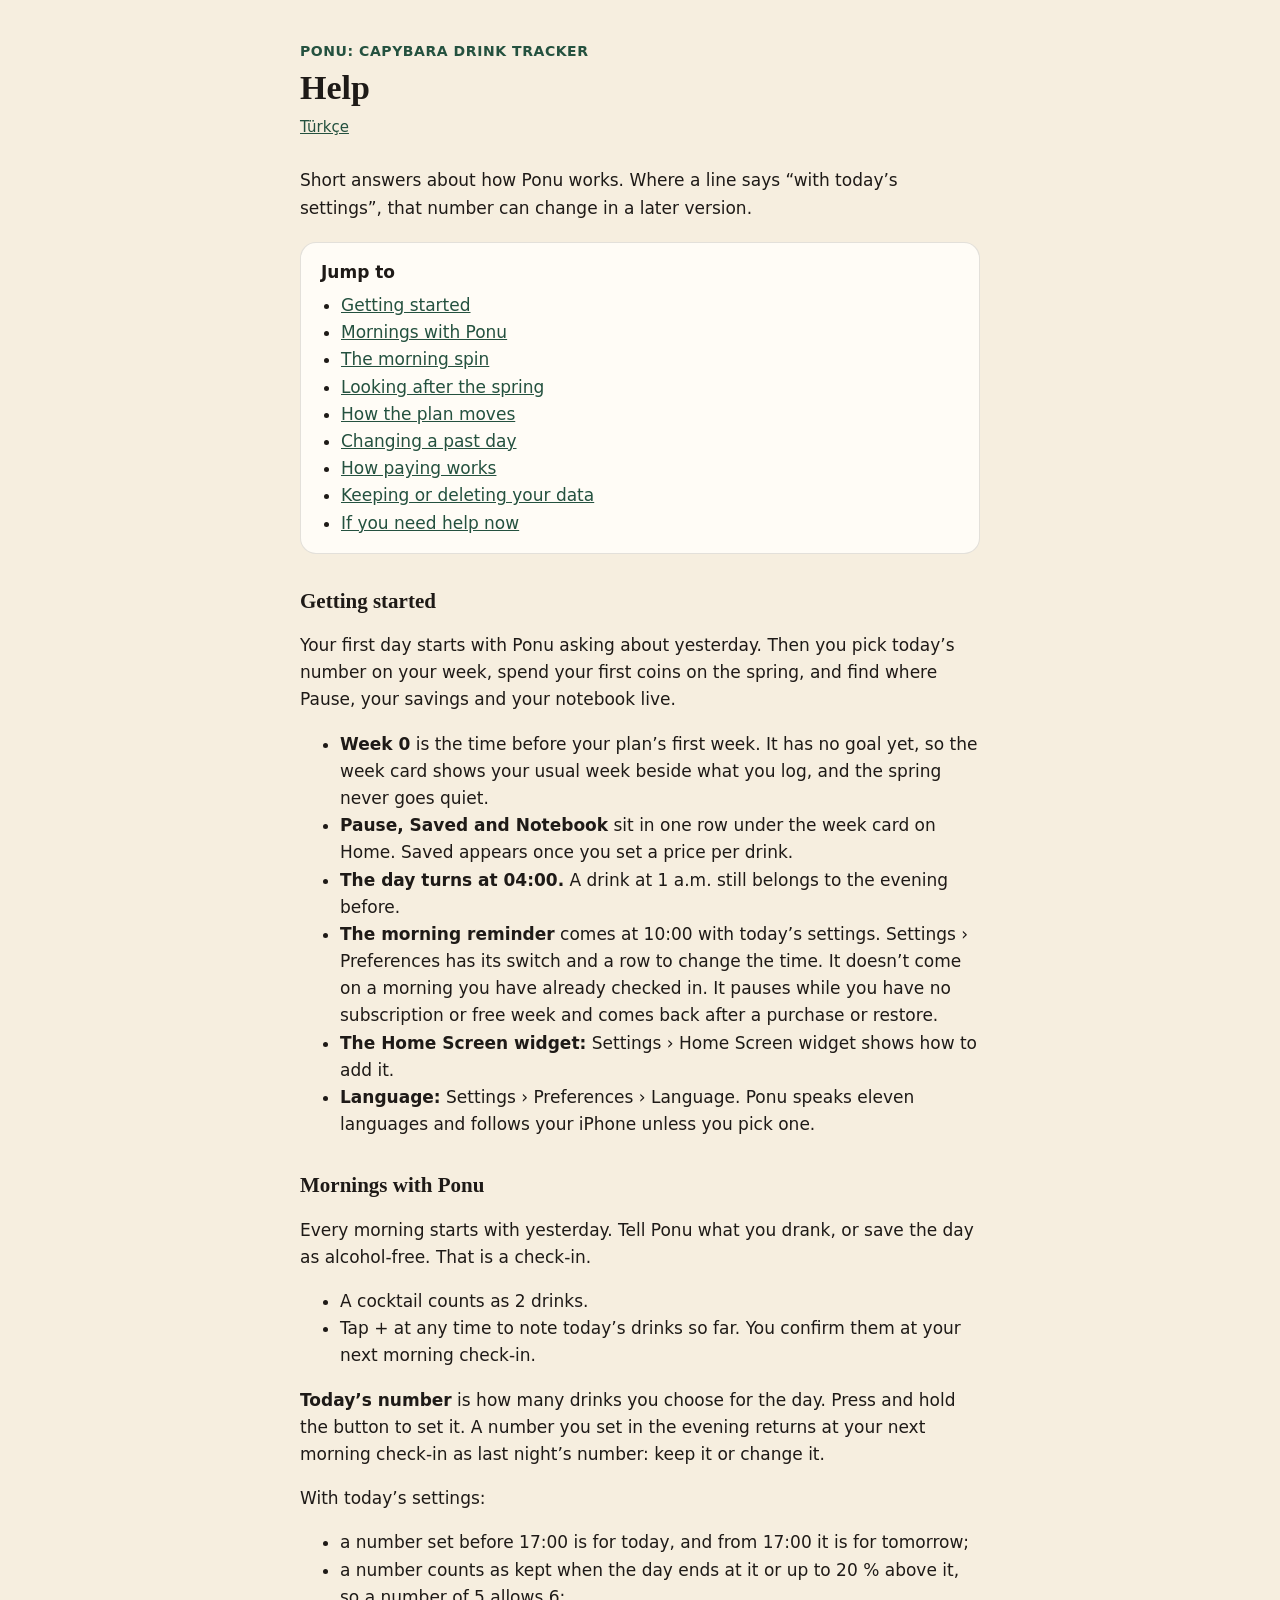
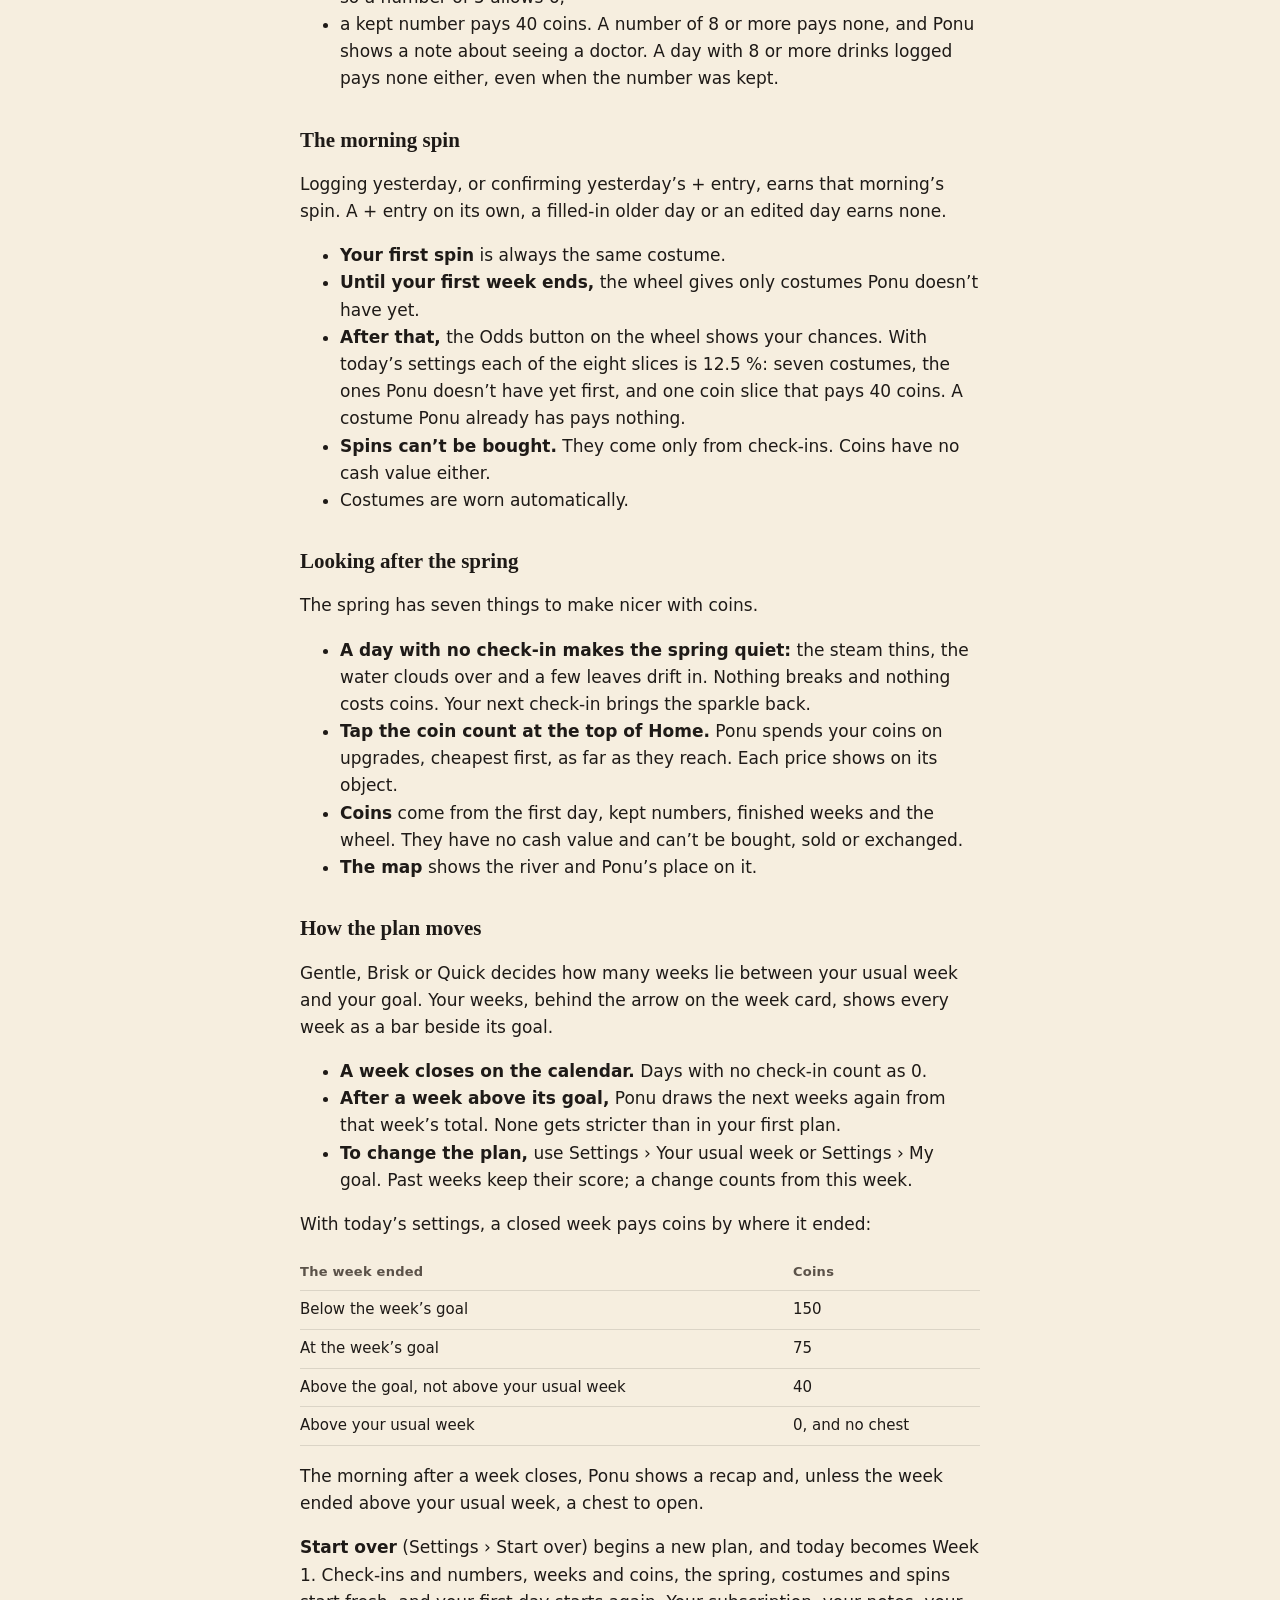
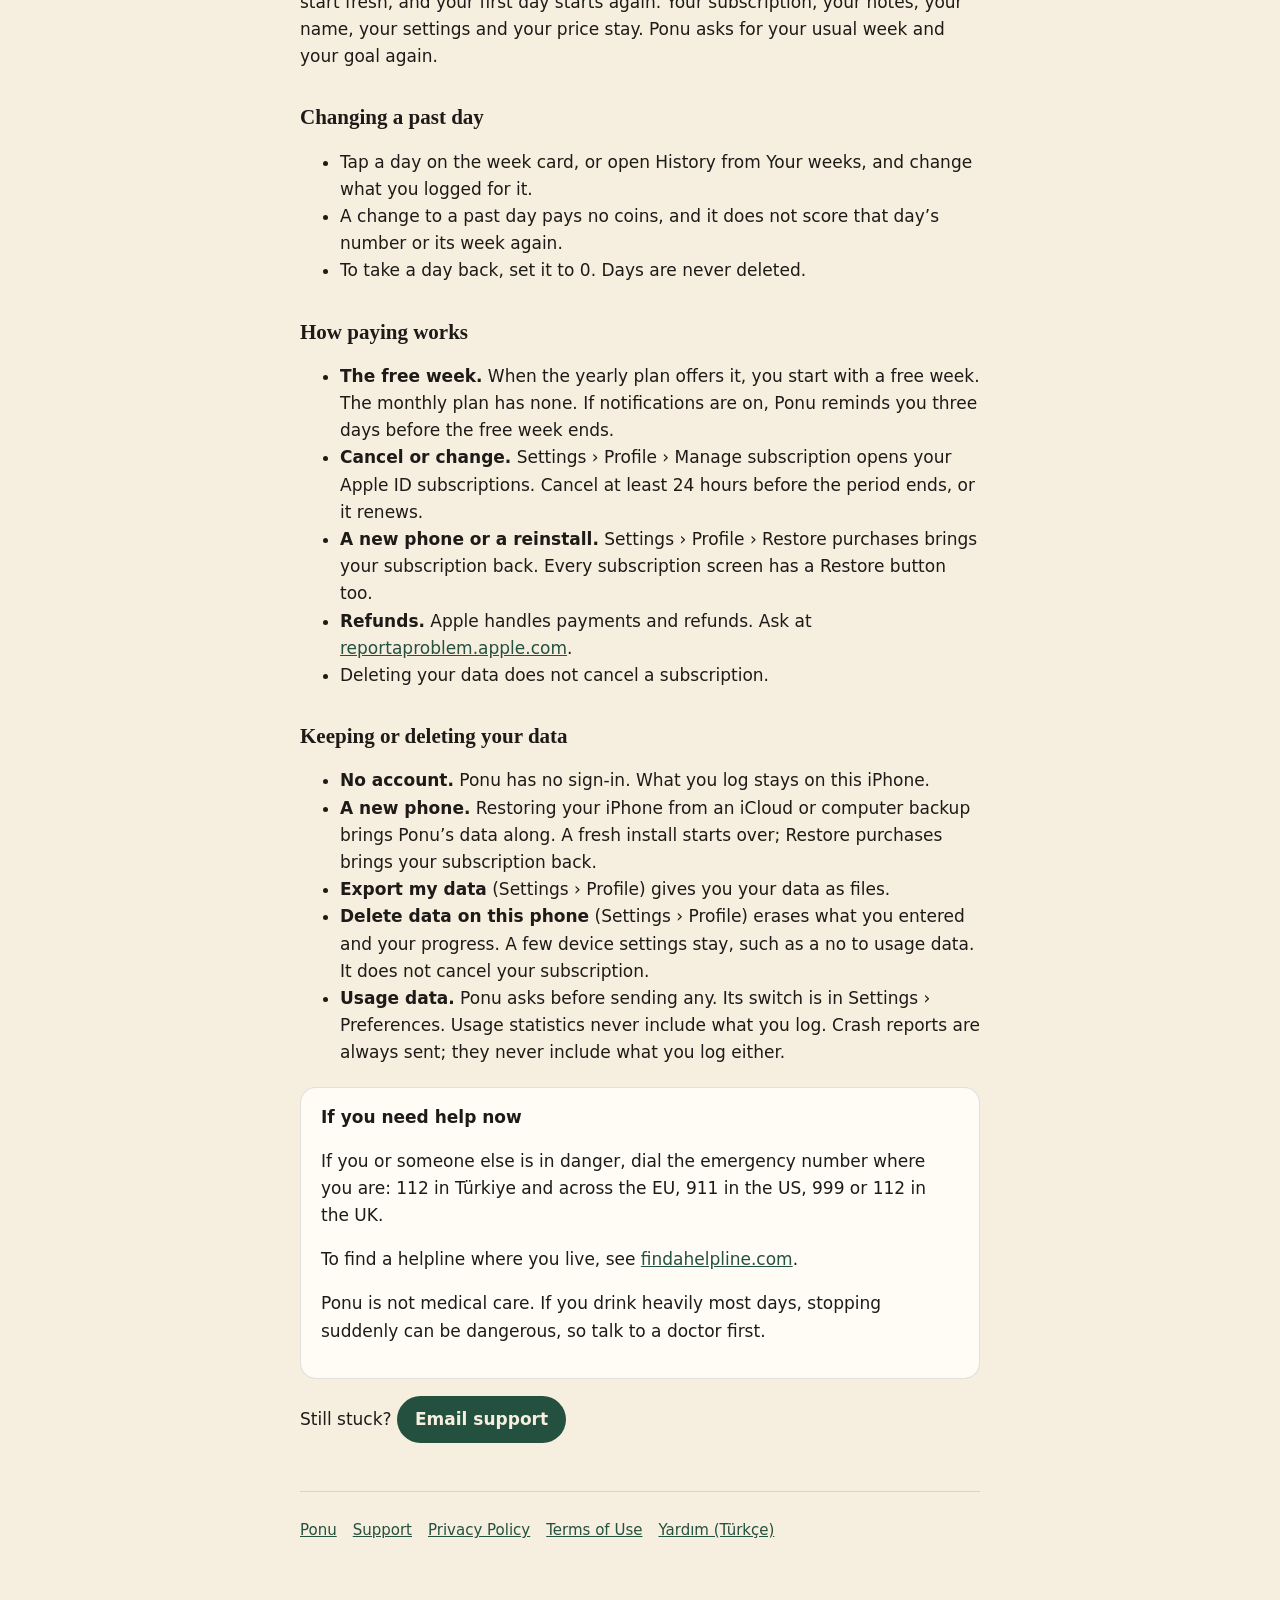
==== help.html @ 2d0d575e "Ponu: home, privacy policy, support and help for 1.0 Co-Authored-By: Claude Opus 5.5 <noreply@anthro" ====
<!doctype html>
<html lang="en">
<head>
<meta charset="utf-8">
<meta name="viewport" content="width=device-width, initial-scale=1, viewport-fit=cover">
<title>Help · Ponu</title>
<link rel="stylesheet" href="style.css">
</head>
<body>
<main>
<header>
  <div class="app">Ponu: Capybara Drink Tracker</div>
  <h1>Help</h1>
  <div class="meta"><a href="tr/help.html" hreflang="tr">Türkçe</a></div>
</header>

<p>Short answers about how Ponu works. Where a line says “with today’s settings”, that number can change in a later version.</p>

<div class="summary">
  <strong>Jump to</strong>
  <ul>
    <li><a href="#getting-started">Getting started</a></li>
    <li><a href="#mornings">Mornings with Ponu</a></li>
    <li><a href="#wheel">The morning spin</a></li>
    <li><a href="#spring">Looking after the spring</a></li>
    <li><a href="#plan">How the plan moves</a></li>
    <li><a href="#past-days">Changing a past day</a></li>
    <li><a href="#subscription">How paying works</a></li>
    <li><a href="#backup">Keeping or deleting your data</a></li>
    <li><a href="#need-help">If you need help now</a></li>
  </ul>
</div>

<h2 id="getting-started">Getting started</h2>
<p>Your first day starts with Ponu asking about yesterday. Then you pick today’s number on your week, spend your first coins on the spring, and find where Pause, your savings and your notebook live.</p>
<ul>
  <li><strong>Week 0</strong> is the time before your plan’s first week. It has no goal yet, so the week card shows your usual week beside what you log, and the spring never goes quiet.</li>
  <li><strong>Pause, Saved and Notebook</strong> sit in one row under the week card on Home. Saved appears once you set a price per drink.</li>
  <li><strong>The day turns at 04:00.</strong> A drink at 1 a.m. still belongs to the evening before.</li>
  <li><strong>The morning reminder</strong> comes at 10:00 with today’s settings. Settings › Preferences has its switch and a row to change the time. It doesn’t come on a morning you have already checked in. It pauses while you have no subscription or free week and comes back after a purchase or restore.</li>
  <li><strong>The Home Screen widget:</strong> Settings › Home Screen widget shows how to add it.</li>
  <li><strong>Language:</strong> Settings › Preferences › Language. Ponu speaks eleven languages and follows your iPhone unless you pick one.</li>
</ul>

<h2 id="mornings">Mornings with Ponu</h2>
<p>Every morning starts with yesterday. Tell Ponu what you drank, or save the day as alcohol-free. That is a check-in.</p>
<ul>
  <li>A cocktail counts as 2 drinks.</li>
  <li>Tap + at any time to note today’s drinks so far. You confirm them at your next morning check-in.</li>
</ul>
<p><strong>Today’s number</strong> is how many drinks you choose for the day. Press and hold the button to set it. A number you set in the evening returns at your next morning check-in as last night’s number: keep it or change it.</p>
<p>With today’s settings:</p>
<ul>
  <li>a number set before 17:00 is for today, and from 17:00 it is for tomorrow;</li>
  <li>a number counts as kept when the day ends at it or up to 20 % above it, so a number of 5 allows 6;</li>
  <li>a kept number pays 40 coins. A number of 8 or more pays none, and Ponu shows a note about seeing a doctor. A day with 8 or more drinks logged pays none either, even when the number was kept.</li>
</ul>

<h2 id="wheel">The morning spin</h2>
<p>Logging yesterday, or confirming yesterday’s + entry, earns that morning’s spin. A + entry on its own, a filled-in older day or an edited day earns none.</p>
<ul>
  <li><strong>Your first spin</strong> is always the same costume.</li>
  <li><strong>Until your first week ends,</strong> the wheel gives only costumes Ponu doesn’t have yet.</li>
  <li><strong>After that,</strong> the Odds button on the wheel shows your chances. With today’s settings each of the eight slices is 12.5 %: seven costumes, the ones Ponu doesn’t have yet first, and one coin slice that pays 40 coins. A costume Ponu already has pays nothing.</li>
  <li><strong>Spins can’t be bought.</strong> They come only from check-ins. Coins have no cash value either.</li>
  <li>Costumes are worn automatically.</li>
</ul>

<h2 id="spring">Looking after the spring</h2>
<p>The spring has seven things to make nicer with coins.</p>
<ul>
  <li><strong>A day with no check-in makes the spring quiet:</strong> the steam thins, the water clouds over and a few leaves drift in. Nothing breaks and nothing costs coins. Your next check-in brings the sparkle back.</li>
  <li><strong>Tap the coin count at the top of Home.</strong> Ponu spends your coins on upgrades, cheapest first, as far as they reach. Each price shows on its object.</li>
  <li><strong>Coins</strong> come from the first day, kept numbers, finished weeks and the wheel. They have no cash value and can’t be bought, sold or exchanged.</li>
  <li><strong>The map</strong> shows the river and Ponu’s place on it.</li>
</ul>

<h2 id="plan">How the plan moves</h2>
<p>Gentle, Brisk or Quick decides how many weeks lie between your usual week and your goal. Your weeks, behind the arrow on the week card, shows every week as a bar beside its goal.</p>
<ul>
  <li><strong>A week closes on the calendar.</strong> Days with no check-in count as 0.</li>
  <li><strong>After a week above its goal,</strong> Ponu draws the next weeks again from that week’s total. None gets stricter than in your first plan.</li>
  <li><strong>To change the plan,</strong> use Settings › Your usual week or Settings › My goal. Past weeks keep their score; a change counts from this week.</li>
</ul>
<p>With today’s settings, a closed week pays coins by where it ended:</p>
<div class="table-wrap">
<table>
  <tr><th>The week ended</th><th>Coins</th></tr>
  <tr><td>Below the week’s goal</td><td>150</td></tr>
  <tr><td>At the week’s goal</td><td>75</td></tr>
  <tr><td>Above the goal, not above your usual week</td><td>40</td></tr>
  <tr><td>Above your usual week</td><td>0, and no chest</td></tr>
</table>
</div>
<p>The morning after a week closes, Ponu shows a recap and, unless the week ended above your usual week, a chest to open.</p>
<p><strong>Start over</strong> (Settings › Start over) begins a new plan, and today becomes Week 1. Check-ins and numbers, weeks and coins, the spring, costumes and spins start fresh, and your first day starts again. Your subscription, your notes, your name, your settings and your price stay. Ponu asks for your usual week and your goal again.</p>

<h2 id="past-days">Changing a past day</h2>
<ul>
  <li>Tap a day on the week card, or open History from Your weeks, and change what you logged for it.</li>
  <li>A change to a past day pays no coins, and it does not score that day’s number or its week again.</li>
  <li>To take a day back, set it to 0. Days are never deleted.</li>
</ul>

<h2 id="subscription">How paying works</h2>
<ul>
  <li><strong>The free week.</strong> When the yearly plan offers it, you start with a free week. The monthly plan has none. If notifications are on, Ponu reminds you three days before the free week ends.</li>
  <li><strong>Cancel or change.</strong> Settings › Profile › Manage subscription opens your Apple ID subscriptions. Cancel at least 24 hours before the period ends, or it renews.</li>
  <li><strong>A new phone or a reinstall.</strong> Settings › Profile › Restore purchases brings your subscription back. Every subscription screen has a Restore button too.</li>
  <li><strong>Refunds.</strong> Apple handles payments and refunds. Ask at <a href="https://reportaproblem.apple.com">reportaproblem.apple.com</a>.</li>
  <li>Deleting your data does not cancel a subscription.</li>
</ul>

<h2 id="backup">Keeping or deleting your data</h2>
<ul>
  <li><strong>No account.</strong> Ponu has no sign-in. What you log stays on this iPhone.</li>
  <li><strong>A new phone.</strong> Restoring your iPhone from an iCloud or computer backup brings Ponu’s data along. A fresh install starts over; Restore purchases brings your subscription back.</li>
  <li><strong>Export my data</strong> (Settings › Profile) gives you your data as files.</li>
  <li><strong>Delete data on this phone</strong> (Settings › Profile) erases what you entered and your progress. A few device settings stay, such as a no to usage data. It does not cancel your subscription.</li>
  <li><strong>Usage data.</strong> Ponu asks before sending any. Its switch is in Settings › Preferences. Usage statistics never include what you log. Crash reports are always sent; they never include what you log either.</li>
</ul>

<div class="summary" id="need-help">
  <strong>If you need help now</strong>
  <p>If you or someone else is in danger, dial the emergency number where you are: 112 in Türkiye and across the EU, 911 in the US, 999 or 112 in the UK.</p>
  <p>To find a helpline where you live, see <a href="https://findahelpline.com">findahelpline.com</a>.</p>
  <p>Ponu is not medical care. If you drink heavily most days, stopping suddenly can be dangerous, so talk to a doctor first.</p>
</div>

<p>Still stuck? <a class="button" href="mailto:yasinertekinn@outlook.com">Email support</a></p>

<footer>
  <nav><a href="index.html">Ponu</a><a href="support.html">Support</a><a href="privacy.html">Privacy Policy</a><a href="https://www.apple.com/legal/internet-services/itunes/dev/stdeula/">Terms of Use</a><!-- Terms: Apple's standard EULA until our own Terms are live (docs/legal/README.md, O6); then terms.html --><a href="tr/help.html" hreflang="tr">Yardım (Türkçe)</a></nav>
</footer>
</main>
</body>
</html>
---- style.css ----
:root {
  --bg: #F6EEDF;
  --card: #FFFCF6;
  --ink: #1E1A17;
  --muted: #5B5249;
  --accent: #24513F;
  --line: rgba(30, 26, 23, .12);
  color-scheme: light;
}
@media (prefers-color-scheme: dark) {
  :root {
    --bg: #163428;
    --card: #1E3D31;
    --ink: #FFF4E2;
    --muted: rgba(255, 244, 226, .72);
    --accent: #C9D98A;
    --line: rgba(255, 244, 226, .14);
    color-scheme: dark;
  }
}
* { box-sizing: border-box; }
html { -webkit-text-size-adjust: 100%; }
body {
  margin: 0;
  background: var(--bg);
  color: var(--ink);
  font: 17px/1.6 -apple-system, BlinkMacSystemFont, "SF Pro Text", system-ui, sans-serif;
}
main {
  max-width: 720px;
  margin: 0 auto;
  padding: 40px max(20px, env(safe-area-inset-left)) 64px max(20px, env(safe-area-inset-right));
}
header { margin-bottom: 28px; }
.app { font-size: 14px; font-weight: 600; letter-spacing: .04em; text-transform: uppercase; color: var(--accent); }
h1 { font: 800 34px/1.15 Georgia, "Times New Roman", serif; margin: 6px 0 8px; }
h2 { font: 700 21px/1.3 Georgia, "Times New Roman", serif; margin: 34px 0 8px; }
p, li { color: var(--ink); }
.meta, .muted { color: var(--muted); font-size: 15px; }
.summary {
  background: var(--card);
  border: 1px solid var(--line);
  border-radius: 16px;
  padding: 16px 20px;
  margin: 20px 0 8px;
}
.summary ul { margin: 6px 0 0; padding-left: 20px; }
a { color: var(--accent); }
nav { display: flex; flex-wrap: wrap; gap: 16px; margin-top: 10px; font-size: 15px; }
footer { margin-top: 48px; padding-top: 16px; border-top: 1px solid var(--line); color: var(--muted); font-size: 14px; }
.table-wrap { overflow-x: auto; margin: 12px 0 8px; }
table { width: 100%; border-collapse: collapse; font-size: 15px; line-height: 1.45; }
th, td { text-align: left; vertical-align: top; padding: 8px 12px 8px 0; border-bottom: 1px solid var(--line); }
th { color: var(--muted); font-size: 13px; font-weight: 600; letter-spacing: .02em; }
mark { background: #F4D35E; color: #1E1A17; padding: 0 3px; border-radius: 3px; }
a.button { display: inline-block; padding: 10px 18px; border-radius: 999px; background: var(--accent); color: var(--bg); font-weight: 600; text-decoration: none; }
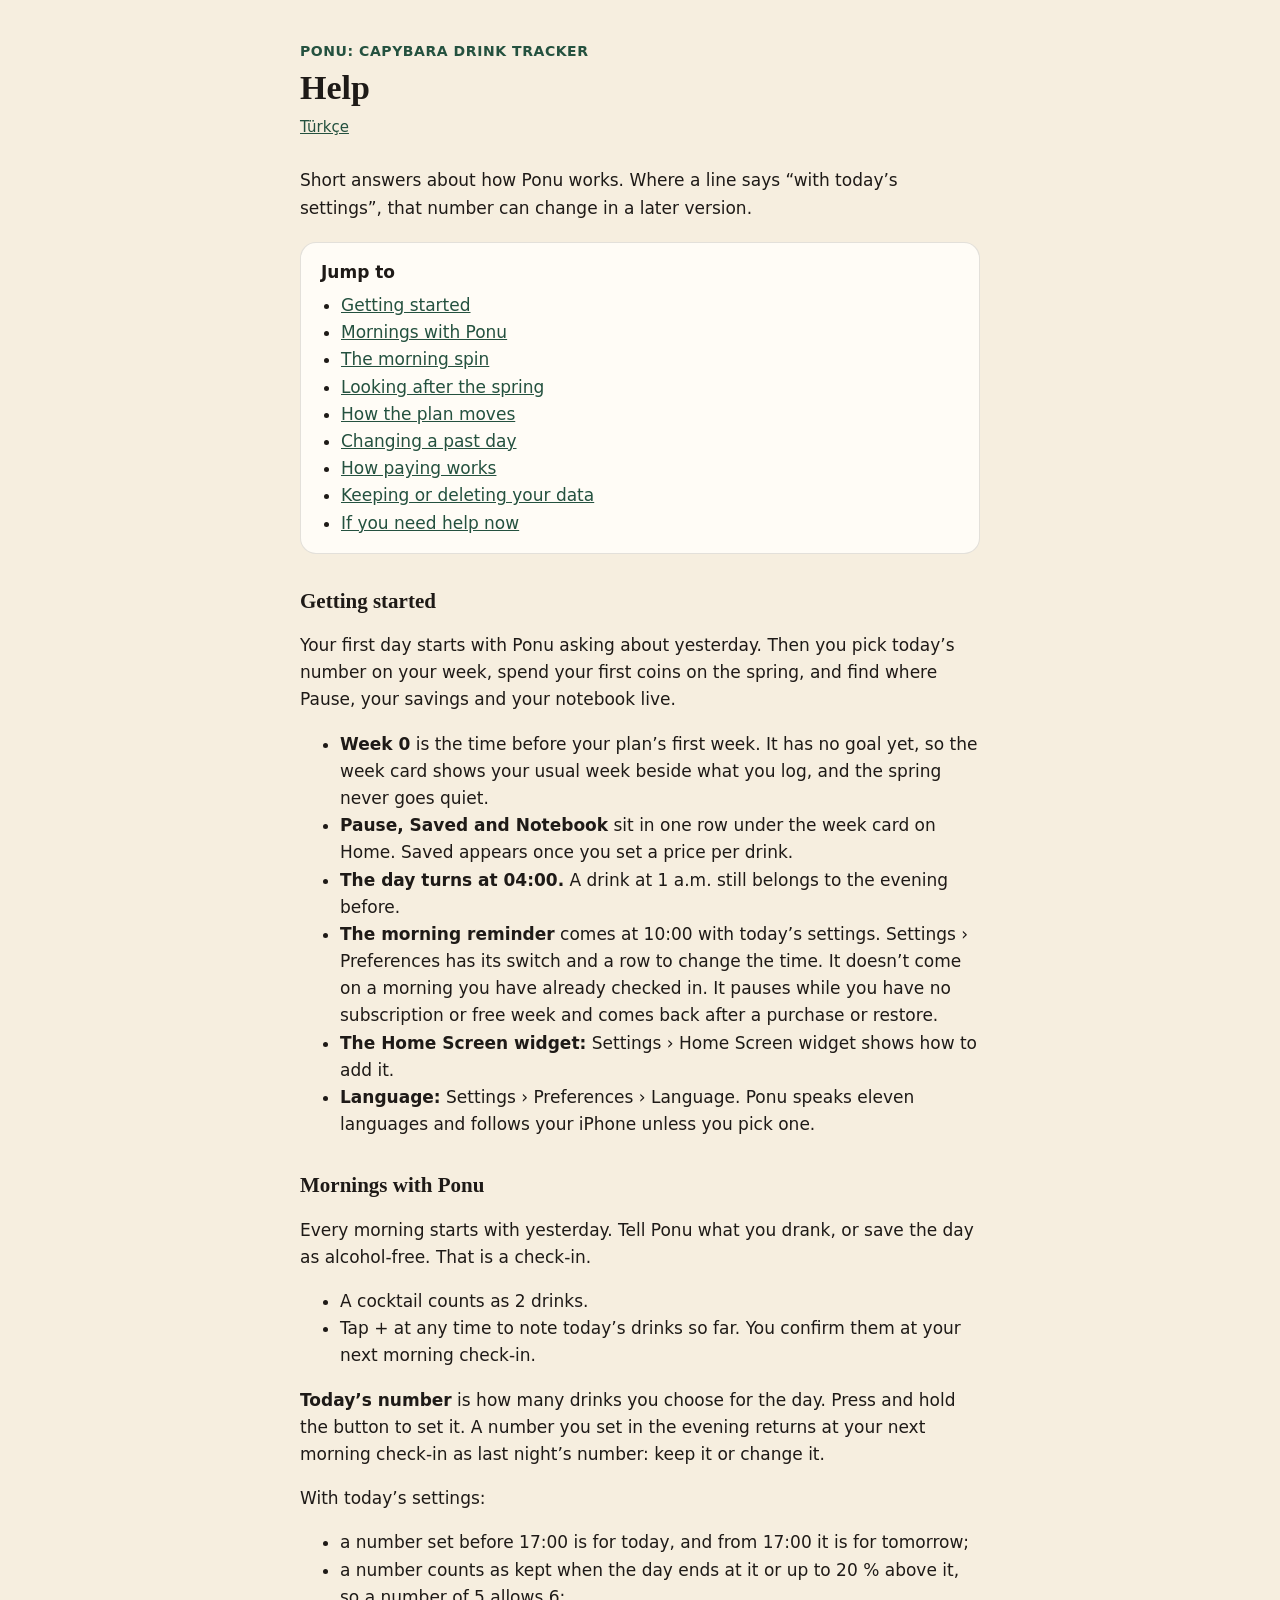
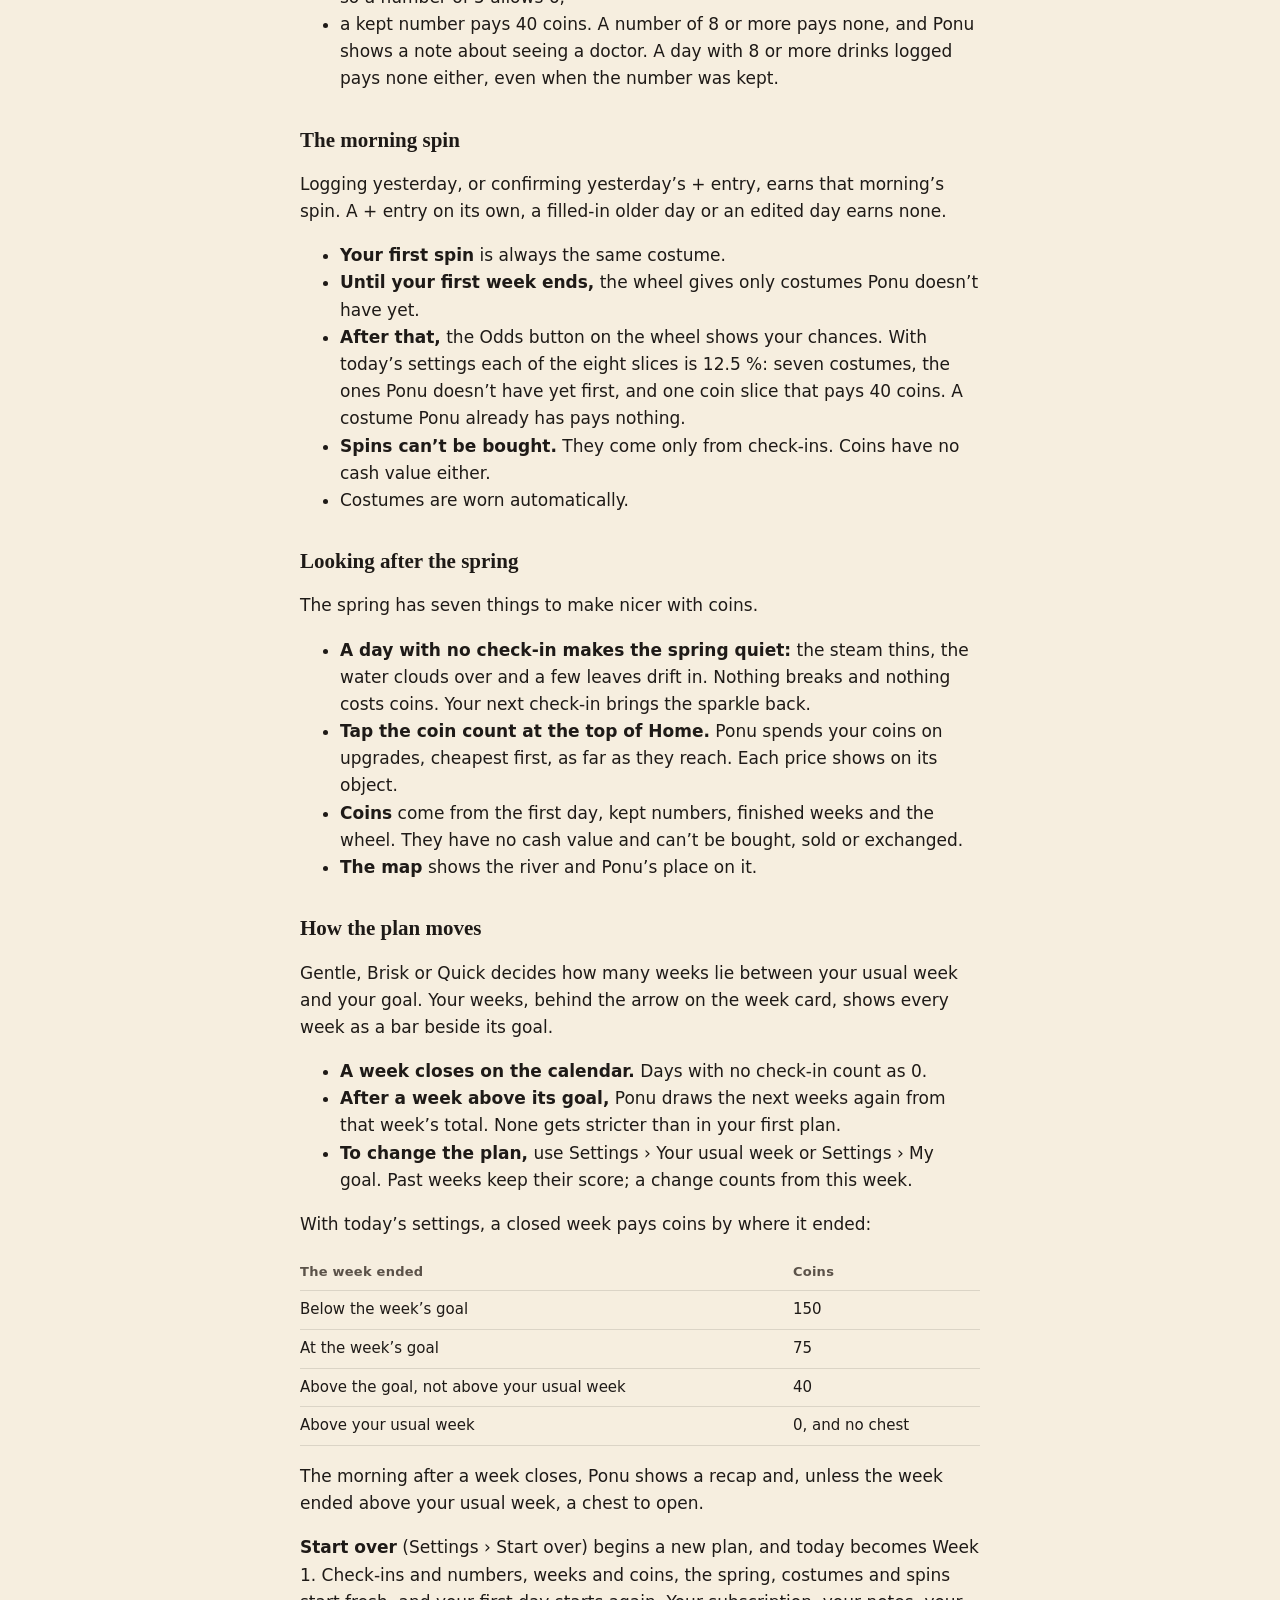
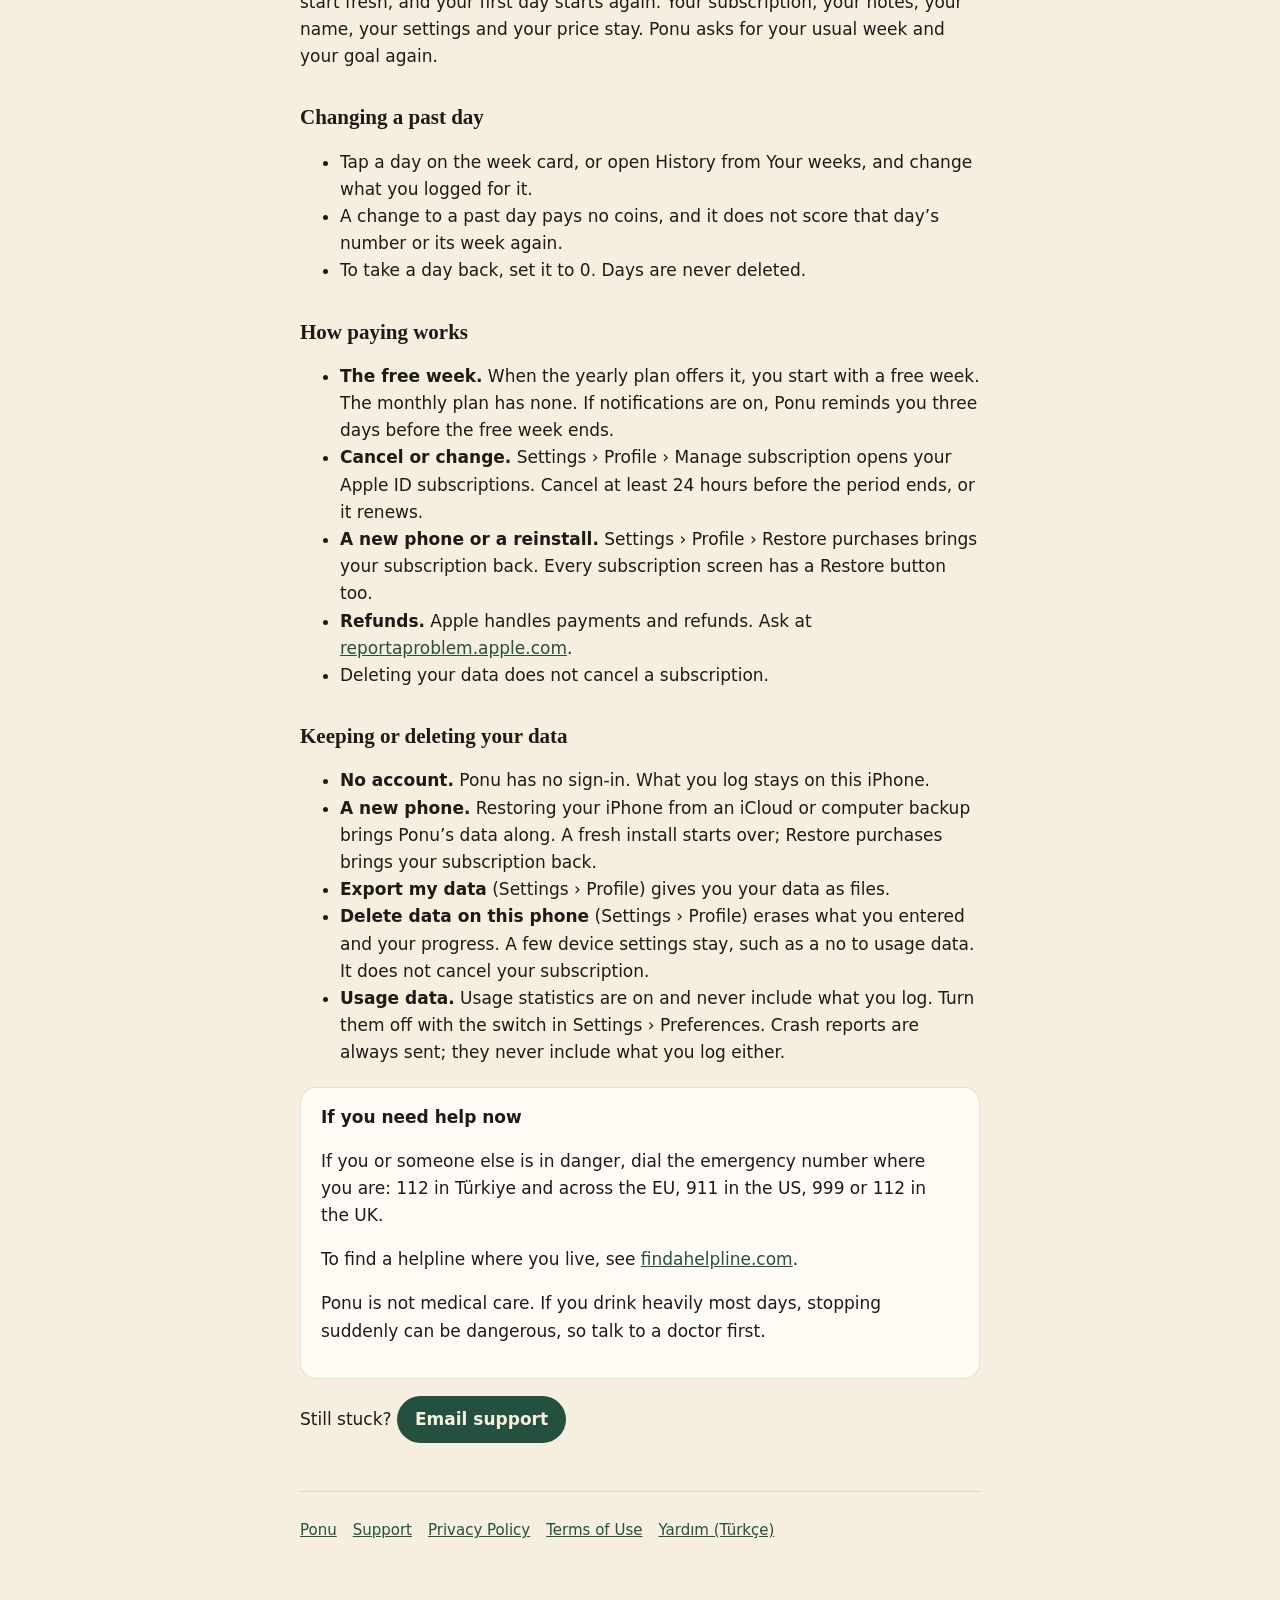
==== commit b351a855: "Privacy and help: usage statistics on by default (legitimate interest, opt-out in Settings), effecti" ====
--- a/help.html
+++ b/help.html
@@ -117,7 +117,7 @@
   <li><strong>A new phone.</strong> Restoring your iPhone from an iCloud or computer backup brings Ponu’s data along. A fresh install starts over; Restore purchases brings your subscription back.</li>
   <li><strong>Export my data</strong> (Settings › Profile) gives you your data as files.</li>
   <li><strong>Delete data on this phone</strong> (Settings › Profile) erases what you entered and your progress. A few device settings stay, such as a no to usage data. It does not cancel your subscription.</li>
-  <li><strong>Usage data.</strong> Ponu asks before sending any. Its switch is in Settings › Preferences. Usage statistics never include what you log. Crash reports are always sent; they never include what you log either.</li>
+  <li><strong>Usage data.</strong> Usage statistics are on and never include what you log. Turn them off with the switch in Settings › Preferences. Crash reports are always sent; they never include what you log either.</li>
 </ul>
 
 <div class="summary" id="need-help">
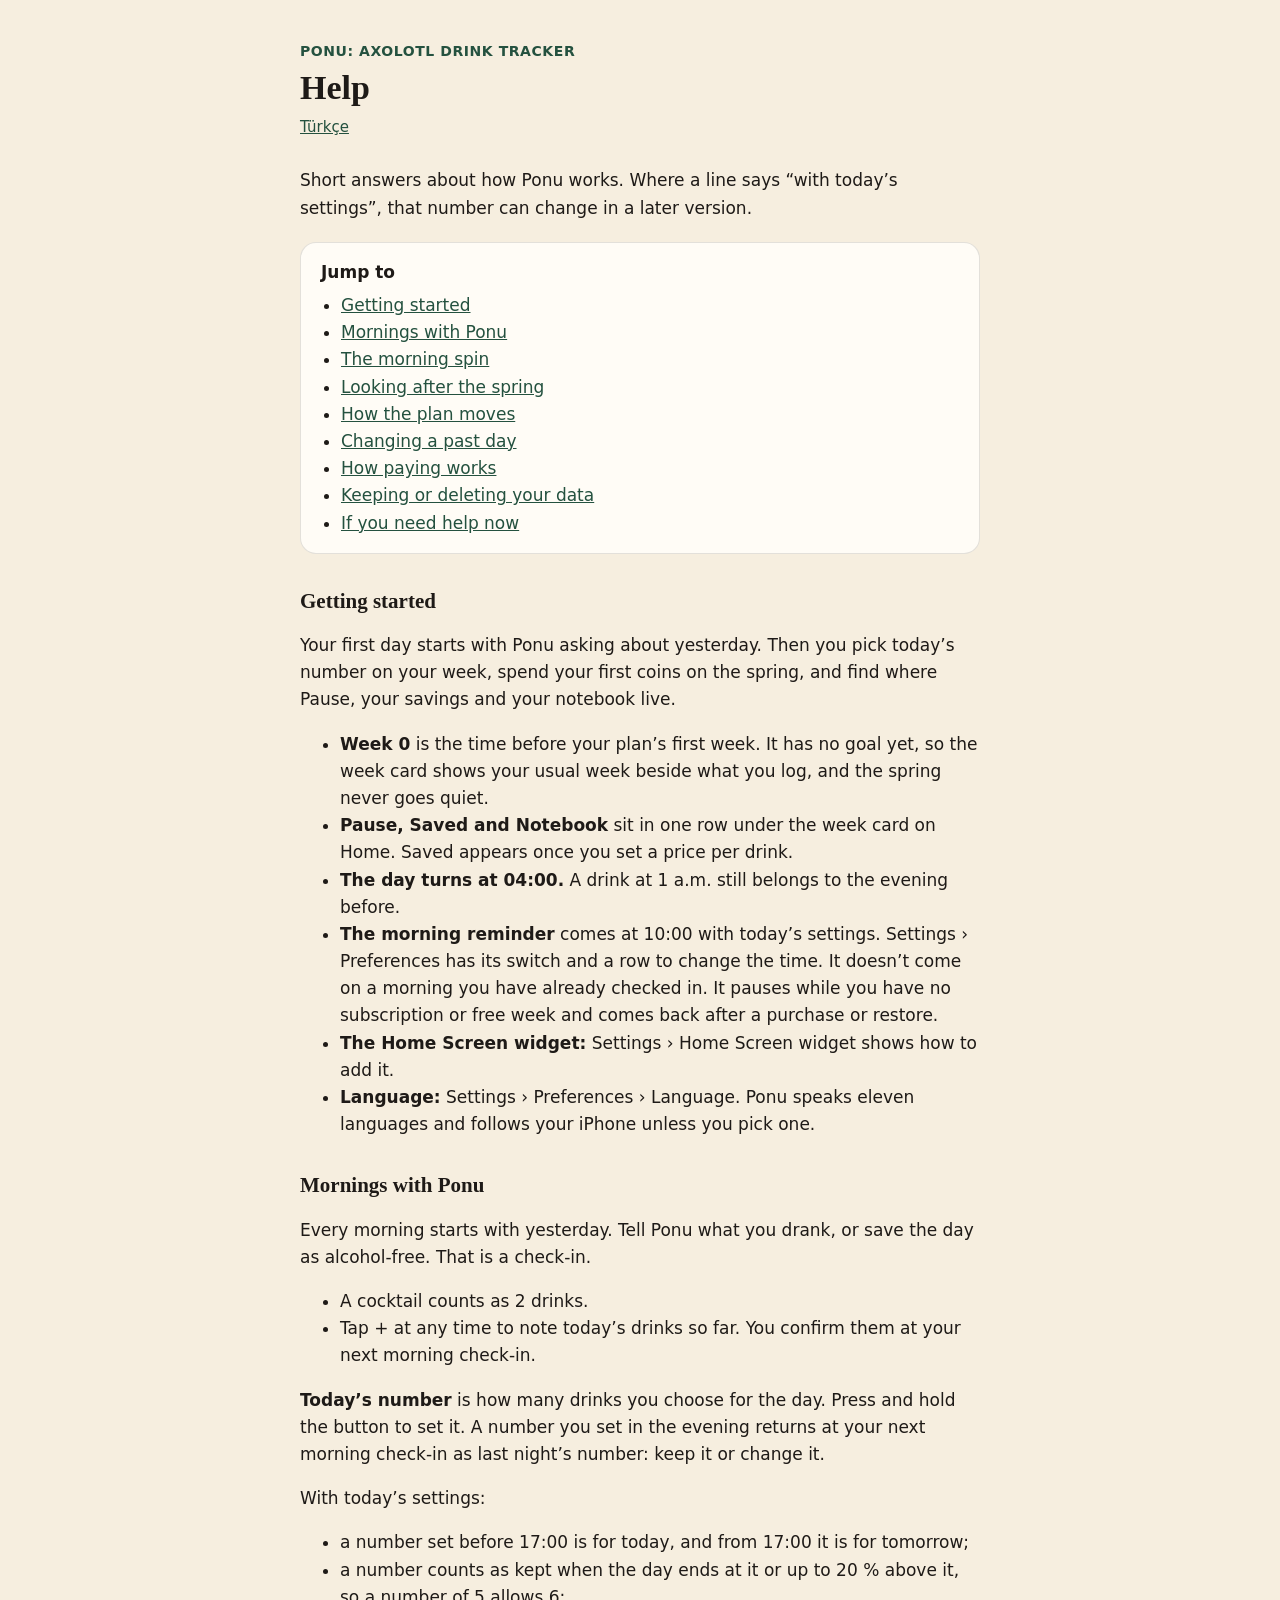
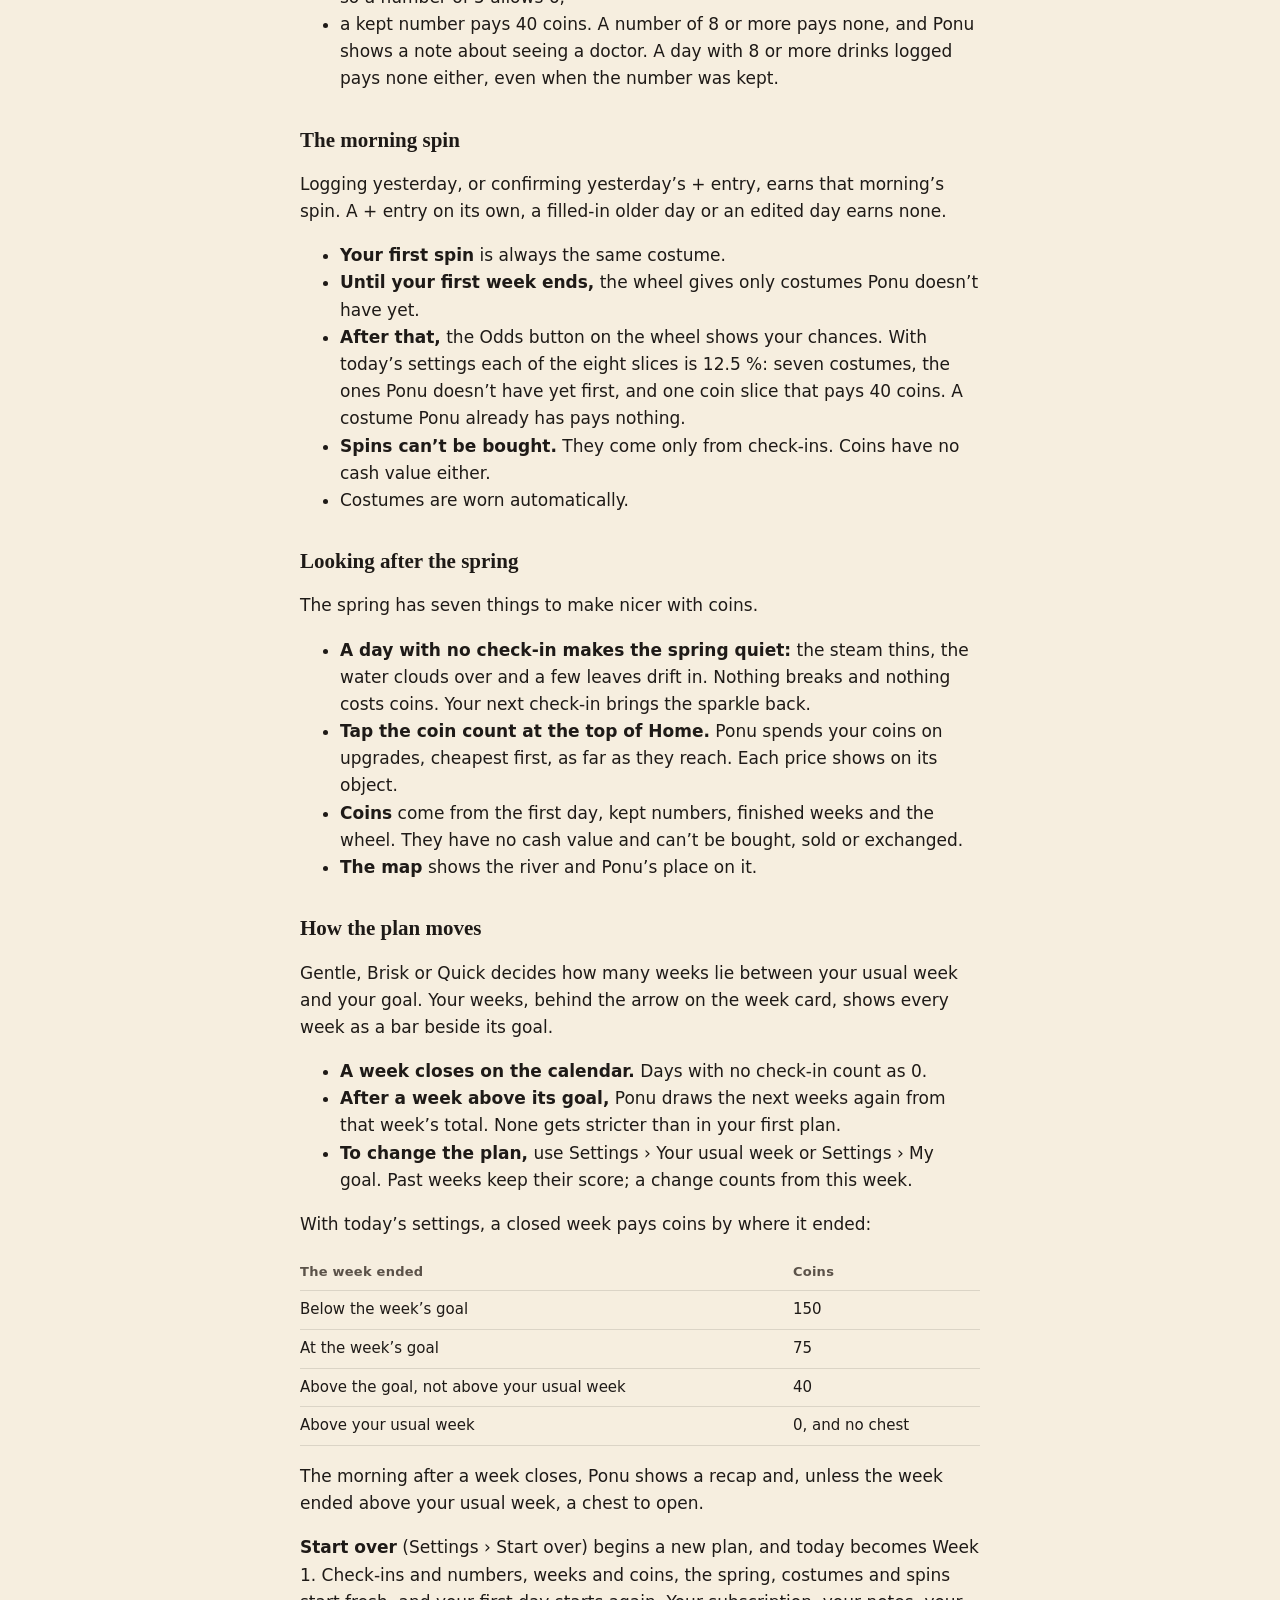
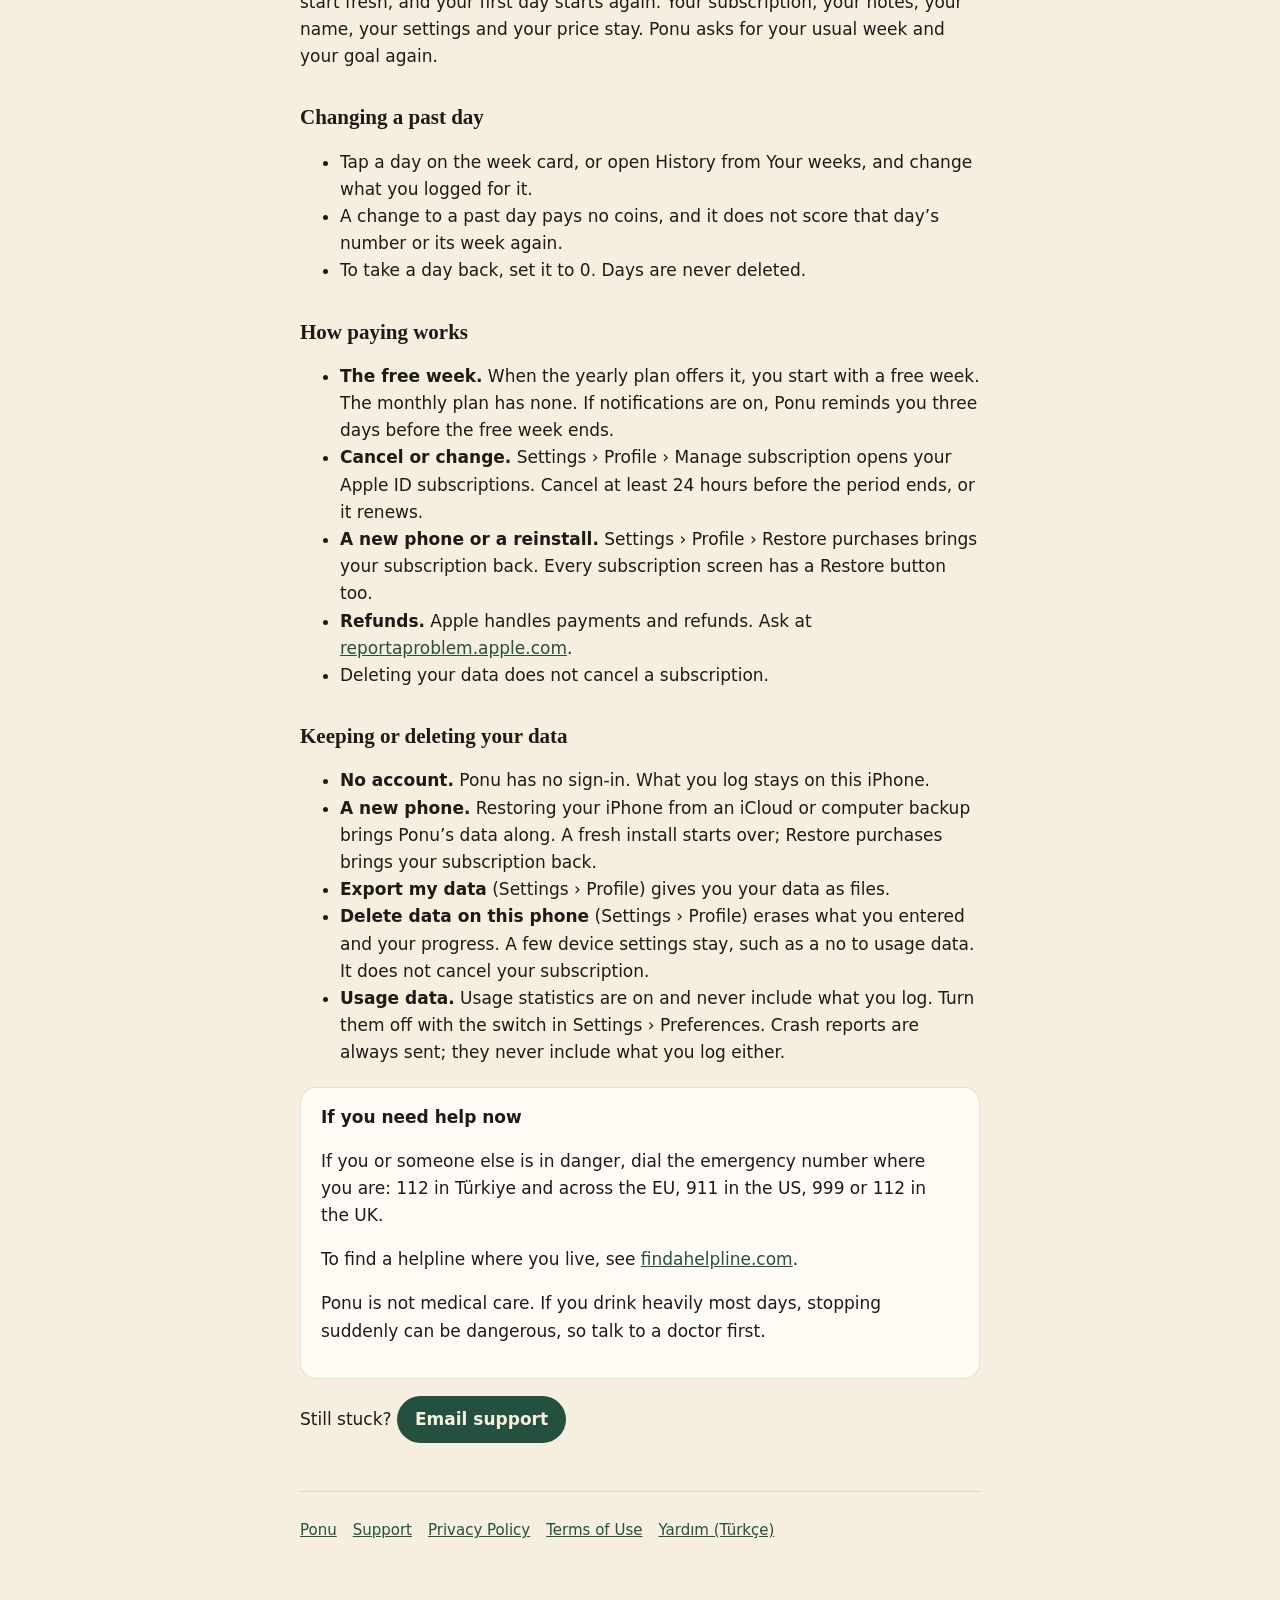
==== commit 3ae4c8e5: "The name and intro say axolotl: Ponu: Axolotl Drink Tracker Co-Authored-By: Claude Fable 5.2 <norepl" ====
--- a/help.html
+++ b/help.html
@@ -9,7 +9,7 @@
 <body>
 <main>
 <header>
-  <div class="app">Ponu: Capybara Drink Tracker</div>
+  <div class="app">Ponu: Axolotl Drink Tracker</div>
   <h1>Help</h1>
   <div class="meta"><a href="tr/help.html" hreflang="tr">Türkçe</a></div>
 </header>
